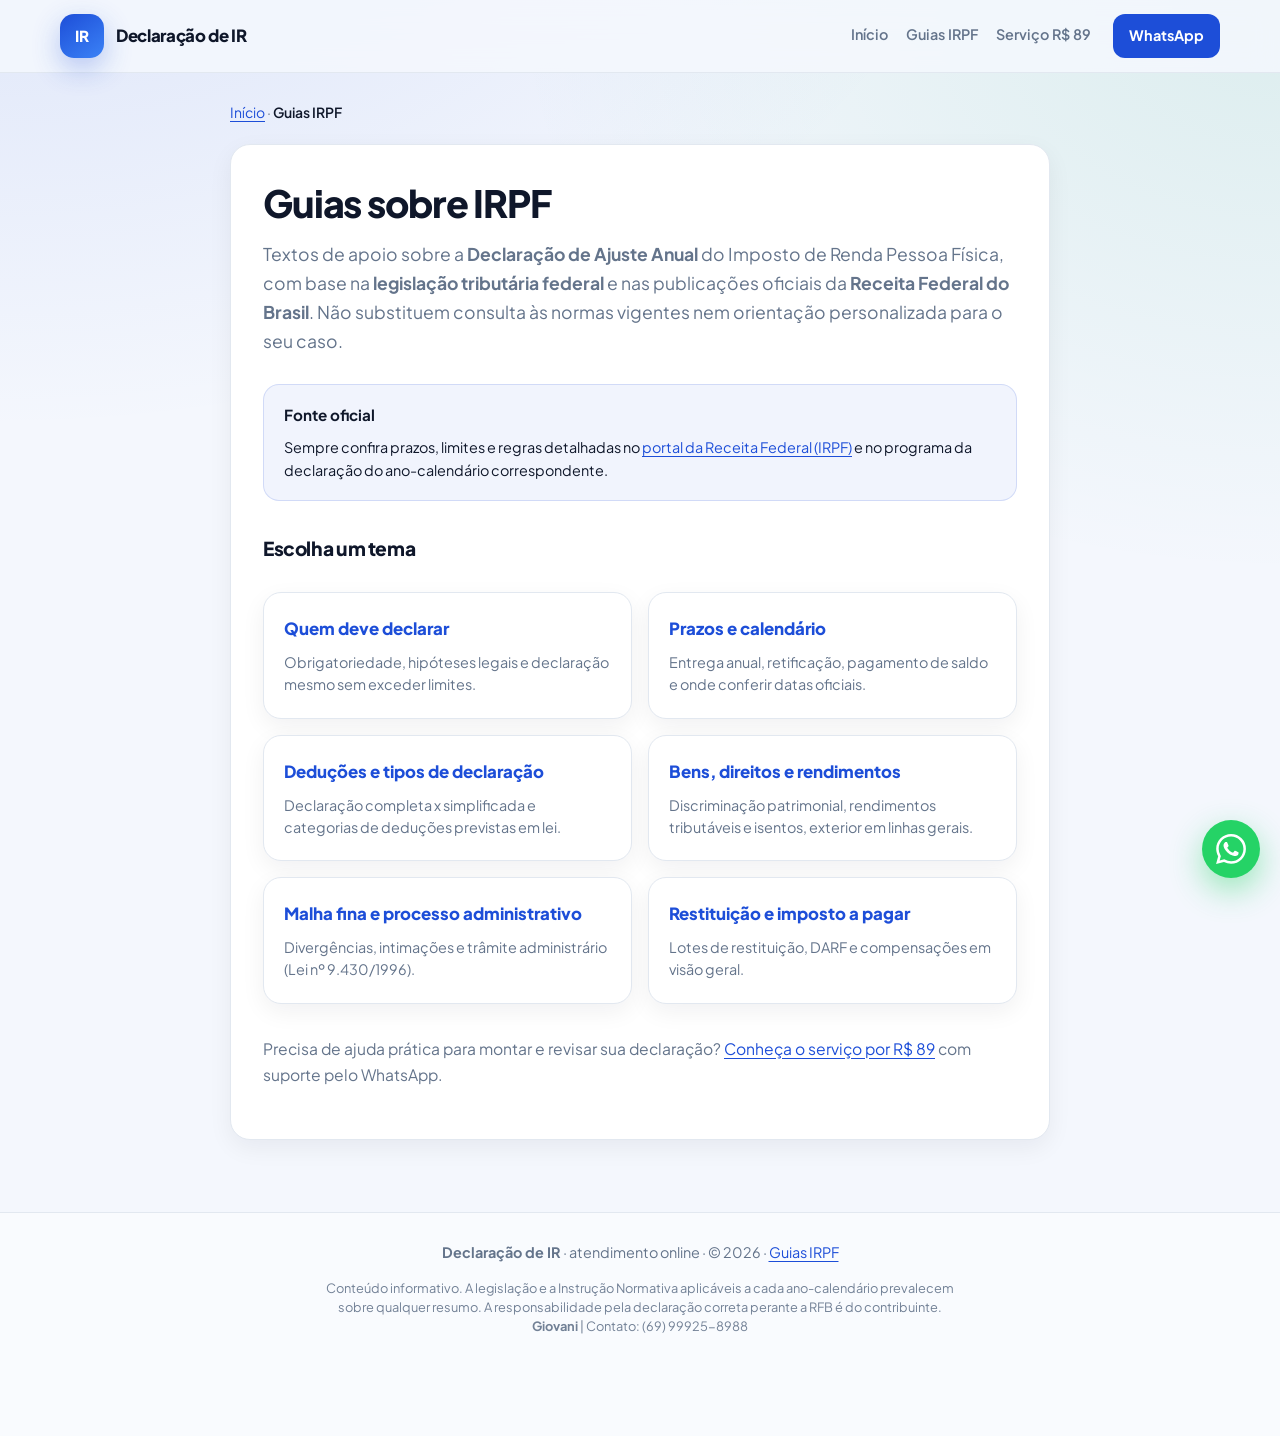
==== guias/index.html @ 2c276802 "Adiciona guias IRPF (legislação), pasta guias/, estilos.css compartilhado e sitemap Made-with: Curso" ====
<!DOCTYPE html>
<html lang="pt-BR">
<head>
  <meta charset="UTF-8" />
  <meta name="viewport" content="width=device-width, initial-scale=1.0" />
  <meta name="theme-color" content="#1d4ed8" />
  <title>Guias IRPF: regras, prazos e declaração | Declaração de IR</title>
  <meta name="description" content="Guias sobre Imposto de Renda Pessoa Física (IRPF): obrigatoriedade, prazos, deduções, bens e direitos, malha fina e restituição — com base na legislação e nas orientações da Receita Federal." />
  <meta name="robots" content="index, follow" />
  <link rel="canonical" href="https://declarafacil-irpf.vercel.app/guias/" />
  <link rel="preconnect" href="https://fonts.googleapis.com" />
  <link rel="preconnect" href="https://fonts.gstatic.com" crossorigin />
  <link href="https://fonts.googleapis.com/css2?family=Plus+Jakarta+Sans:ital,wght@0,400;0,600;0,700;0,800;1,400&display=swap" rel="stylesheet" />
  <link rel="stylesheet" href="../estilos.css" />
  <script type="application/ld+json">
    {
      "@context": "https://schema.org",
      "@graph": [
        {
          "@type": "WebSite",
          "@id": "https://declarafacil-irpf.vercel.app/#website",
          "url": "https://declarafacil-irpf.vercel.app/",
          "name": "Declaração de IR"
        },
        {
          "@type": "CollectionPage",
          "@id": "https://declarafacil-irpf.vercel.app/guias/#page",
          "url": "https://declarafacil-irpf.vercel.app/guias/",
          "name": "Guias sobre IRPF",
          "description": "Conteúdo informativo sobre declaração de Imposto de Renda Pessoa Física, alinhado à legislação e às fontes oficiais da Receita Federal.",
          "isPartOf": { "@id": "https://declarafacil-irpf.vercel.app/#website" },
          "inLanguage": "pt-BR"
        },
        {
          "@type": "BreadcrumbList",
          "itemListElement": [
            { "@type": "ListItem", "position": 1, "name": "Início", "item": "https://declarafacil-irpf.vercel.app/" },
            { "@type": "ListItem", "position": 2, "name": "Guias IRPF", "item": "https://declarafacil-irpf.vercel.app/guias/" }
          ]
        }
      ]
    }
  </script>
</head>
<body>
  <header class="header">
    <div class="container header__content">
      <a class="brand" href="/" aria-label="Declaração de IR — início">
        <span class="brand__logo" aria-hidden="true">IR</span>
        <span>Declaração de IR</span>
      </a>
      <nav class="nav" aria-label="Navegação principal">
        <a href="/">Início</a>
        <a href="/guias/" aria-current="page">Guias IRPF</a>
        <a href="/#valor">Serviço R$ 89</a>
        <a href="https://wa.me/5569999258988?text=Ol%C3%A1%21%20Quero%20ajuda%20com%20IRPF." class="nav__cta" target="_blank" rel="noopener noreferrer">WhatsApp</a>
      </nav>
    </div>
  </header>

  <main class="page-main" id="conteudo">
    <div class="container">
      <nav class="breadcrumb" aria-label="Trilha de navegação">
        <a href="/">Início</a> · <span>Guias IRPF</span>
      </nav>

      <article class="article">
        <h1>Guias sobre IRPF</h1>
        <p class="lead">
          Textos de apoio sobre a <strong>Declaração de Ajuste Anual</strong> do Imposto de Renda Pessoa Física, com base na
          <strong>legislação tributária federal</strong> e nas publicações oficiais da <strong>Receita Federal do Brasil</strong>.
          Não substituem consulta às normas vigentes nem orientação personalizada para o seu caso.
        </p>

        <div class="legal-box">
          <strong>Fonte oficial</strong>
          Sempre confira prazos, limites e regras detalhadas no
          <a href="https://www.gov.br/receitafederal/pt-br/assuntos/irpf-imposto-de-renda-pessoa-fisica" target="_blank" rel="noopener noreferrer">portal da Receita Federal (IRPF)</a>
          e no programa da declaração do ano-calendário correspondente.
        </div>

        <h2>Escolha um tema</h2>
        <div class="guide-grid">
          <a class="guide-card" href="quem-deve-declarar.html">
            <h2>Quem deve declarar</h2>
            <p>Obrigatoriedade, hipóteses legais e declaração mesmo sem exceder limites.</p>
          </a>
          <a class="guide-card" href="prazos-calendario.html">
            <h2>Prazos e calendário</h2>
            <p>Entrega anual, retificação, pagamento de saldo e onde conferir datas oficiais.</p>
          </a>
          <a class="guide-card" href="deducoes-e-tipos-declaracao.html">
            <h2>Deduções e tipos de declaração</h2>
            <p>Declaração completa x simplificada e categorias de deduções previstas em lei.</p>
          </a>
          <a class="guide-card" href="bens-direitos-rendimentos.html">
            <h2>Bens, direitos e rendimentos</h2>
            <p>Discriminação patrimonial, rendimentos tributáveis e isentos, exterior em linhas gerais.</p>
          </a>
          <a class="guide-card" href="malha-fina-e-processo.html">
            <h2>Malha fina e processo administrativo</h2>
            <p>Divergências, intimações e trâmite administrário (Lei nº 9.430/1996).</p>
          </a>
          <a class="guide-card" href="restituicao-e-imposto-pagar.html">
            <h2>Restituição e imposto a pagar</h2>
            <p>Lotes de restituição, DARF e compensações em visão geral.</p>
          </a>
        </div>

        <p style="margin-top: 2rem;">
          Precisa de ajuda prática para montar e revisar sua declaração?
          <a href="/">Conheça o serviço por R$ 89</a> com suporte pelo WhatsApp.
        </p>
      </article>
    </div>
  </main>

  <footer class="footer">
    <div class="container">
      <p style="margin: 0;"><strong>Declaração de IR</strong> · atendimento online · © 2026 · <a href="/guias/">Guias IRPF</a></p>
      <p class="footer__disclaimer">
        Conteúdo informativo. A legislação e a Instrução Normativa aplicáveis a cada ano-calendário prevalecem sobre qualquer resumo.
        A responsabilidade pela declaração correta perante a RFB é do contribuinte.<br>
        <strong>Giovani</strong> | Contato: (69) 99925-8988
      </p>
    </div>
  </footer>

  <a
    class="wa-float"
    href="https://wa.me/5569999258988?text=Ol%C3%A1%21%20Vim%20pelos%20guias%20de%20IRPF."
    target="_blank"
    rel="noopener noreferrer"
    aria-label="Conversar no WhatsApp"
  >
    <svg viewBox="0 0 24 24" aria-hidden="true"><path d="M17.472 14.382c-.297-.149-1.758-.867-2.03-.967-.273-.099-.471-.148-.67.15-.197.297-.767.966-.94 1.164-.173.199-.347.223-.644.075-.297-.15-1.255-.463-2.39-1.475-.883-.788-1.48-1.761-1.653-2.059-.173-.297-.018-.458.13-.606.134-.133.298-.347.446-.52.149-.174.198-.298.298-.497.099-.198.05-.371-.025-.52-.075-.149-.669-1.612-.916-2.207-.242-.579-.487-.5-.669-.51-.173-.008-.371-.01-.57-.01-.198 0-.52.074-.792.372-.272.297-1.04 1.016-1.04 2.479 0 1.462 1.065 2.875 1.213 3.074.149.198 2.096 3.2 5.077 4.487.709.306 1.262.489 1.694.625.712.227 1.36.195 1.871.118.571-.085 1.758-.719 2.006-1.413.248-.694.248-1.289.173-1.413-.074-.124-.272-.198-.57-.347m-5.421 7.403h-.004a9.87 9.87 0 01-5.031-1.378l-.361-.214-3.741.982.998-3.648-.235-.374a9.86 9.86 0 01-1.51-5.26c.001-5.45 4.436-9.884 9.888-9.884 2.64 0 5.122 1.03 6.988 2.898a9.825 9.825 0 012.893 6.994c-.003 5.45-4.435 9.884-9.885 9.884m8.413-18.297A11.815 11.815 0 0012.05 0C5.495 0 .16 5.335.157 11.892c0 2.096.547 4.142 1.588 5.945L.057 24l6.305-1.654a11.882 11.882 0 005.683 1.448h.005c6.554 0 11.89-5.335 11.893-11.893a11.821 11.821 0 00-3.48-8.413z"/></svg>
  </a>
</body>
</html>
---- estilos.css ----
﻿:root {
      --bg: #f4f7fd;
      --surface: #ffffff;
      --text: #0f172a;
      --muted: #64748b;
      --primary: #1d4ed8;
      --primary-dark: #1e40af;
      --accent: #059669;
      --accent-soft: rgba(5, 150, 105, 0.12);
      --border: #e2e8f0;
      --shadow: 0 20px 50px rgba(15, 23, 42, 0.08);
      --shadow-sm: 0 8px 24px rgba(15, 23, 42, 0.06);
      --radius: 20px;
      --max-width: 1160px;
      --font: "Plus Jakarta Sans", system-ui, -apple-system, sans-serif;
      --wa: #25d366;
    }

    * {
      box-sizing: border-box;
    }

    html {
      scroll-behavior: smooth;
    }

    @media (prefers-reduced-motion: reduce) {
      html {
        scroll-behavior: auto;
      }
      *,
      *::before,
      *::after {
        animation-duration: 0.01ms !important;
        transition-duration: 0.01ms !important;
      }
    }

    body {
      margin: 0;
      font-family: var(--font);
      color: var(--text);
      background:
        radial-gradient(ellipse 80% 50% at 0% -20%, rgba(29, 78, 216, 0.14), transparent),
        radial-gradient(ellipse 60% 40% at 100% 0%, rgba(5, 150, 105, 0.1), transparent),
        var(--bg);
      line-height: 1.65;
      font-size: 1rem;
    }

    main {
      scroll-margin-top: 90px;
    }

    a {
      text-decoration: none;
      color: inherit;
    }

    .container {
      width: min(100% - 32px, var(--max-width));
      margin: 0 auto;
    }

    .header {
      position: sticky;
      top: 0;
      z-index: 100;
      backdrop-filter: blur(14px);
      -webkit-backdrop-filter: blur(14px);
      background: rgba(244, 247, 253, 0.88);
      border-bottom: 1px solid var(--border);
    }

    .header__content {
      display: flex;
      align-items: center;
      justify-content: space-between;
      padding: 14px 0;
      gap: 16px;
      flex-wrap: wrap;
    }

    .brand {
      display: flex;
      align-items: center;
      gap: 12px;
      font-weight: 800;
      font-size: 1.05rem;
      letter-spacing: -0.02em;
    }

    .brand__logo {
      width: 44px;
      height: 44px;
      border-radius: 14px;
      background: linear-gradient(145deg, var(--primary), #3b82f6);
      display: grid;
      place-items: center;
      color: #fff;
      box-shadow: 0 10px 28px rgba(29, 78, 216, 0.3);
      font-size: 0.95rem;
      font-weight: 800;
    }

    .nav {
      display: flex;
      gap: 8px 18px;
      color: var(--muted);
      font-size: 0.9rem;
      font-weight: 600;
      flex-wrap: wrap;
      align-items: center;
      justify-content: flex-end;
    }

    .nav a {
      padding: 6px 0;
      border-bottom: 2px solid transparent;
      transition: color 0.2s, border-color 0.2s;
    }

    .nav a:hover,
    .nav a:focus-visible {
      color: var(--primary);
      border-bottom-color: rgba(29, 78, 216, 0.35);
      outline: none;
    }

    .nav .nav__cta {
      margin-left: 4px;
      padding: 10px 16px;
      border-radius: 12px;
      background: var(--primary);
      color: #fff;
      border: none;
      font-weight: 700;
    }

    .nav .nav__cta:hover {
      background: var(--primary-dark);
      color: #fff;
      border-bottom-color: transparent;
    }

    .hero {
      padding: 56px 0 40px;
    }

    .hero__grid {
      display: grid;
      grid-template-columns: 1.15fr 0.85fr;
      gap: 40px;
      align-items: start;
    }

    .badge {
      display: inline-flex;
      align-items: center;
      gap: 8px;
      padding: 8px 14px;
      border-radius: 999px;
      background: var(--accent-soft);
      color: #047857;
      font-weight: 700;
      font-size: 0.85rem;
      margin-bottom: 20px;
    }

    h1 {
      margin: 0 0 18px;
      font-size: clamp(2rem, 4.5vw, 3.35rem);
      line-height: 1.08;
      letter-spacing: -0.035em;
      font-weight: 800;
    }

    .hero__text {
      font-size: 1.125rem;
      color: var(--muted);
      max-width: 54ch;
      margin: 0 0 26px;
    }

    .hero__visual {
      margin: 0 0 26px;
    }

    .hero__visual img {
      width: 100%;
      max-width: 560px;
      height: auto;
      border-radius: var(--radius);
      box-shadow: var(--shadow);
      display: block;
    }

    .price-highlight {
      display: inline-flex;
      flex-direction: column;
      gap: 2px;
      padding: 18px 22px;
      border-radius: var(--radius);
      background: linear-gradient(135deg, rgba(29, 78, 216, 0.08), rgba(59, 130, 246, 0.06));
      border: 1px solid rgba(29, 78, 216, 0.15);
      margin-bottom: 26px;
    }

    .price-highlight__label {
      font-size: 0.75rem;
      font-weight: 700;
      color: var(--muted);
      text-transform: uppercase;
      letter-spacing: 0.1em;
    }

    .price-highlight__value {
      font-size: 2.1rem;
      font-weight: 800;
      color: var(--primary);
      line-height: 1;
    }

    .price-highlight__note {
      font-size: 0.9rem;
      color: var(--muted);
    }

    .hero__actions {
      display: flex;
      flex-wrap: wrap;
      gap: 12px;
      margin-bottom: 28px;
    }

    .btn {
      display: inline-flex;
      align-items: center;
      justify-content: center;
      gap: 8px;
      padding: 15px 24px;
      border-radius: 14px;
      font-weight: 700;
      font-size: 0.95rem;
      transition: transform 0.2s, box-shadow 0.2s, background 0.2s, border-color 0.2s;
      border: 1px solid transparent;
      cursor: pointer;
      font-family: inherit;
    }

    .btn:focus-visible {
      outline: 2px solid var(--primary);
      outline-offset: 2px;
    }

    .btn--primary {
      background: var(--primary);
      color: #fff;
      box-shadow: 0 14px 32px rgba(29, 78, 216, 0.28);
    }

    .btn--primary:hover {
      background: var(--primary-dark);
      transform: translateY(-2px);
    }

    .btn--secondary {
      background: var(--surface);
      color: var(--primary);
      border-color: var(--border);
      box-shadow: var(--shadow-sm);
    }

    .btn--secondary:hover {
      border-color: var(--primary);
      transform: translateY(-2px);
    }

    .btn--wa {
      background: var(--wa);
      color: #fff;
      box-shadow: 0 12px 28px rgba(37, 211, 102, 0.35);
    }

    .btn--wa:hover {
      filter: brightness(1.05);
      transform: translateY(-2px);
    }

    .hero__stats {
      display: grid;
      grid-template-columns: repeat(3, minmax(0, 1fr));
      gap: 12px;
    }

    .stat {
      background: var(--surface);
      border: 1px solid var(--border);
      border-radius: 16px;
      padding: 16px 18px;
      box-shadow: var(--shadow-sm);
    }

    .stat strong {
      display: block;
      font-size: 1.25rem;
      margin-bottom: 2px;
      color: var(--primary);
      font-weight: 800;
    }

    .stat span {
      font-size: 0.88rem;
      color: var(--muted);
    }

    .hero__card {
      background: var(--surface);
      border: 1px solid var(--border);
      border-radius: 24px;
      padding: 28px;
      box-shadow: var(--shadow);
      position: sticky;
      top: 92px;
    }

    .card__title {
      margin: 0 0 10px;
      font-size: 1.25rem;
      font-weight: 800;
    }

    .card__list {
      list-style: none;
      padding: 0;
      margin: 18px 0 0;
      display: grid;
      gap: 14px;
    }

    .card__list li {
      display: flex;
      gap: 12px;
      align-items: flex-start;
      color: var(--muted);
      font-size: 0.95rem;
    }

    .check {
      width: 26px;
      height: 26px;
      border-radius: 999px;
      background: var(--accent-soft);
      color: var(--accent);
      display: grid;
      place-items: center;
      font-weight: 800;
      font-size: 0.75rem;
      flex: 0 0 auto;
    }

    .trust-strip {
      display: flex;
      flex-wrap: wrap;
      gap: 16px 28px;
      margin-top: 22px;
      padding-top: 22px;
      border-top: 1px solid var(--border);
      font-size: 0.85rem;
      color: var(--muted);
      font-weight: 600;
    }

    .trust-strip span {
      display: inline-flex;
      align-items: center;
      gap: 8px;
    }

    .section {
      padding: 28px 0 64px;
      scroll-margin-top: 90px;
    }

    .section__header {
      text-align: center;
      margin-bottom: 36px;
    }

    .section__header h2 {
      margin: 0 0 12px;
      font-size: clamp(1.65rem, 3vw, 2.35rem);
      font-weight: 800;
      letter-spacing: -0.03em;
    }

    .section__header p {
      margin: 0 auto;
      max-width: 58ch;
      color: var(--muted);
      font-size: 1.05rem;
    }

    .features {
      display: grid;
      grid-template-columns: repeat(3, minmax(0, 1fr));
      gap: 20px;
    }

    .feature {
      background: var(--surface);
      border: 1px solid var(--border);
      border-radius: var(--radius);
      padding: 26px;
      box-shadow: var(--shadow-sm);
      transition: box-shadow 0.25s, transform 0.25s;
    }

    .feature:hover {
      box-shadow: var(--shadow);
      transform: translateY(-2px);
    }

    .feature__icon {
      width: 52px;
      height: 52px;
      border-radius: 16px;
      display: grid;
      place-items: center;
      background: rgba(29, 78, 216, 0.1);
      font-size: 1.35rem;
      margin-bottom: 16px;
    }

    .feature h3 {
      margin: 0 0 8px;
      font-size: 1.1rem;
      font-weight: 800;
    }

    .feature p {
      margin: 0;
      color: var(--muted);
      font-size: 0.95rem;
    }

    .steps {
      display: grid;
      grid-template-columns: repeat(4, minmax(0, 1fr));
      gap: 16px;
    }

    .step {
      background: var(--surface);
      border: 1px solid var(--border);
      border-radius: 18px;
      padding: 22px;
      box-shadow: var(--shadow-sm);
    }

    .step__number {
      width: 42px;
      height: 42px;
      border-radius: 12px;
      background: linear-gradient(145deg, var(--primary), #3b82f6);
      color: #fff;
      display: grid;
      place-items: center;
      font-weight: 800;
      margin-bottom: 14px;
    }

    .step h3 {
      margin: 0 0 8px;
      font-size: 1.05rem;
      font-weight: 800;
    }

    .step p {
      margin: 0;
      color: var(--muted);
      font-size: 0.92rem;
    }

    .plans {
      display: grid;
      grid-template-columns: repeat(3, minmax(0, 1fr));
      gap: 20px;
      align-items: stretch;
    }

    .plans--single {
      grid-template-columns: 1fr;
      max-width: 460px;
      margin: 0 auto;
    }

    .plans--single .plan--featured {
      transform: none;
    }

    .plan {
      background: var(--surface);
      border: 1px solid var(--border);
      border-radius: 24px;
      padding: 28px 26px;
      box-shadow: var(--shadow-sm);
      display: flex;
      flex-direction: column;
      position: relative;
    }

    .plan--featured {
      border-color: var(--primary);
      box-shadow: 0 24px 50px rgba(29, 78, 216, 0.15);
      transform: scale(1.02);
    }

    .plan__tag {
      position: absolute;
      top: -12px;
      left: 50%;
      transform: translateX(-50%);
      background: var(--primary);
      color: #fff;
      font-size: 0.72rem;
      font-weight: 800;
      text-transform: uppercase;
      letter-spacing: 0.06em;
      padding: 6px 14px;
      border-radius: 999px;
    }

    .plan h3 {
      margin: 8px 0 6px;
      font-size: 1.2rem;
      font-weight: 800;
    }

    .plan__for {
      margin: 0 0 16px;
      color: var(--muted);
      font-size: 0.9rem;
    }

    .plan__price {
      font-size: 2rem;
      font-weight: 800;
      color: var(--primary);
      margin-bottom: 4px;
    }

    .plan__price small {
      font-size: 1rem;
      font-weight: 600;
      color: var(--muted);
    }

    .plan__note {
      font-size: 0.85rem;
      color: var(--muted);
      margin-bottom: 20px;
    }

    .plan ul {
      margin: 0 0 22px;
      padding-left: 1.1rem;
      color: var(--muted);
      font-size: 0.92rem;
      flex: 1;
    }

    .plan ul li {
      margin-bottom: 8px;
    }

    .faq {
      max-width: 720px;
      margin: 0 auto;
    }

    .faq-item {
      border: 1px solid var(--border);
      border-radius: 16px;
      margin-bottom: 12px;
      background: var(--surface);
      overflow: hidden;
      box-shadow: var(--shadow-sm);
    }

    .faq-item button {
      width: 100%;
      text-align: left;
      padding: 18px 22px;
      font-family: inherit;
      font-size: 1rem;
      font-weight: 700;
      background: transparent;
      border: none;
      cursor: pointer;
      display: flex;
      align-items: center;
      justify-content: space-between;
      gap: 16px;
      color: var(--text);
    }

    .faq-item button:focus-visible {
      outline: 2px solid var(--primary);
      outline-offset: -2px;
    }

    .faq-item button .faq__icon {
      font-size: 1.25rem;
      color: var(--primary);
      font-weight: 400;
      transition: transform 0.2s;
      flex-shrink: 0;
    }

    .faq-item.is-open button .faq__icon {
      transform: rotate(45deg);
    }

    .faq-item .faq__panel {
      display: none;
      padding: 0 22px 18px;
      color: var(--muted);
      font-size: 0.95rem;
      line-height: 1.6;
    }

    .faq-item.is-open .faq__panel {
      display: block;
    }

    .tabs-dif {
      max-width: 760px;
      margin: 0 auto;
    }

    .tabs-dif__list {
      display: flex;
      flex-wrap: wrap;
      gap: 6px;
      margin-bottom: 20px;
      padding: 4px;
      border-radius: 16px;
      background: rgba(255, 255, 255, 0.7);
      border: 1px solid var(--border);
    }

    .tabs-dif__tab {
      flex: 1 1 auto;
      min-width: min(100%, 140px);
      padding: 12px 16px;
      font-family: inherit;
      font-weight: 700;
      font-size: 0.88rem;
      border: none;
      border-radius: 12px;
      background: transparent;
      color: var(--muted);
      cursor: pointer;
      transition: background 0.2s, color 0.2s, box-shadow 0.2s;
    }

    .tabs-dif__tab:hover {
      color: var(--primary);
      background: rgba(29, 78, 216, 0.06);
    }

    .tabs-dif__tab:focus-visible {
      outline: 2px solid var(--primary);
      outline-offset: 2px;
    }

    .tabs-dif__tab[aria-selected="true"] {
      color: var(--primary);
      background: var(--surface);
      box-shadow: var(--shadow-sm);
    }

    .tabs-dif__panel {
      background: var(--surface);
      border: 1px solid var(--border);
      border-radius: var(--radius);
      padding: 28px 26px;
      box-shadow: var(--shadow-sm);
      text-align: left;
    }

    .tabs-dif__panel h3 {
      margin: 0 0 14px;
      font-size: 1.25rem;
      font-weight: 800;
      color: var(--text);
    }

    .tabs-dif__panel p {
      margin: 0 0 14px;
      color: var(--muted);
      font-size: 0.98rem;
      line-height: 1.65;
    }

    .tabs-dif__panel p:last-child {
      margin-bottom: 0;
    }

    .tabs-dif__panel ul {
      margin: 0 0 14px;
      padding-left: 1.25rem;
      color: var(--muted);
      font-size: 0.95rem;
    }

    .tabs-dif__panel li {
      margin-bottom: 8px;
    }

    .tabs-dif__callout {
      margin-top: 20px;
      padding: 18px 20px;
      border-radius: 16px;
      background: linear-gradient(135deg, rgba(5, 150, 105, 0.1), rgba(29, 78, 216, 0.08));
      border: 1px solid rgba(5, 150, 105, 0.2);
      font-size: 0.95rem;
      font-weight: 600;
      color: #0f172a;
      line-height: 1.55;
    }

    .cta {
      padding: 0 0 88px;
    }

    .cta__box {
      background: linear-gradient(145deg, #0f172a 0%, #1e3a8a 45%, #1d4ed8 100%);
      color: #fff;
      border-radius: 28px;
      padding: 40px 36px;
      box-shadow: 0 28px 60px rgba(15, 23, 42, 0.22);
      display: grid;
      grid-template-columns: 1.05fr 0.95fr;
      gap: 32px;
      align-items: center;
    }

    .cta__box h2 {
      margin: 0 0 14px;
      font-size: clamp(1.65rem, 3vw, 2.4rem);
      font-weight: 800;
      letter-spacing: -0.02em;
    }

    .cta__box > div > p {
      color: rgba(255, 255, 255, 0.88);
      margin: 0 0 22px;
      font-size: 1.05rem;
    }

    .cta__panel {
      background: rgba(255, 255, 255, 0.1);
      border: 1px solid rgba(255, 255, 255, 0.2);
      border-radius: 20px;
      padding: 24px;
    }

    .cta__panel strong {
      display: block;
      font-size: 1.1rem;
      margin-bottom: 12px;
    }

    .cta__panel ul {
      margin: 0;
      padding-left: 1.2rem;
      color: rgba(255, 255, 255, 0.92);
      font-size: 0.95rem;
    }

    .cta__panel li {
      margin-bottom: 8px;
    }

    .footer {
      padding: 28px 0 100px;
      color: var(--muted);
      font-size: 0.9rem;
      text-align: center;
      border-top: 1px solid var(--border);
      background: rgba(255, 255, 255, 0.5);
    }

    .footer__disclaimer {
      max-width: 640px;
      margin: 14px auto 0;
      font-size: 0.8rem;
      line-height: 1.5;
      opacity: 0.9;
    }

    .footer a {
      color: var(--primary);
      text-decoration: underline;
      text-underline-offset: 3px;
    }

    .footer a:hover {
      color: var(--primary-dark);
    }

    .wa-float {
      position: fixed;
      right: 20px;
      bottom: 22px;
      z-index: 90;
      width: 58px;
      height: 58px;
      border-radius: 999px;
      background: var(--wa);
      color: #fff;
      display: grid;
      place-items: center;
      box-shadow: 0 12px 32px rgba(37, 211, 102, 0.45);
      transition: transform 0.2s, box-shadow 0.2s;
    }

    .wa-float:hover {
      transform: scale(1.06);
      box-shadow: 0 16px 40px rgba(37, 211, 102, 0.5);
    }

    .wa-float:focus-visible {
      outline: 3px solid #fff;
      outline-offset: 3px;
    }

    .wa-float svg {
      width: 30px;
      height: 30px;
      fill: currentColor;
    }

    @media (max-width: 960px) {
      .hero__grid,
      .cta__box {
        grid-template-columns: 1fr;
      }

      .hero__card {
        position: static;
      }

      .features,
      .steps,
      .plans:not(.plans--single) {
        grid-template-columns: repeat(2, minmax(0, 1fr));
      }

      .hero {
        padding-top: 40px;
      }
    }

    @media (max-width: 640px) {
      .header__content {
        flex-direction: column;
        align-items: stretch;
      }

      .nav {
        justify-content: center;
      }

      .nav .nav__cta {
        width: 100%;
        text-align: center;
        margin-left: 0;
        margin-top: 4px;
      }

      .hero__stats,
      .features,
      .steps,
      .plans:not(.plans--single) {
        grid-template-columns: 1fr;
      }

      .hero__actions {
        flex-direction: column;
      }

      .btn {
        width: 100%;
      }

      .cta__box {
        padding: 28px 22px;
      }
    }

    /* Páginas guia (conteúdo jurídico/informativo) */
    .page-main {
      padding: 28px 0 72px;
    }

    .breadcrumb {
      font-size: 0.875rem;
      color: var(--muted);
      margin: 0 0 20px;
      max-width: 820px;
      margin-left: auto;
      margin-right: auto;
    }

    .breadcrumb a {
      color: var(--primary);
      text-decoration: underline;
      text-underline-offset: 3px;
    }

    .breadcrumb span {
      color: var(--text);
      font-weight: 600;
    }

    .article {
      background: var(--surface);
      border: 1px solid var(--border);
      border-radius: var(--radius);
      padding: 36px 32px;
      box-shadow: var(--shadow-sm);
      max-width: 820px;
      margin: 0 auto;
    }

    .article h1 {
      margin: 0 0 16px;
      font-size: clamp(1.75rem, 3.2vw, 2.35rem);
      line-height: 1.15;
      letter-spacing: -0.03em;
      font-weight: 800;
    }

    .article .lead {
      font-size: 1.1rem;
      color: var(--muted);
      margin: 0 0 28px;
      line-height: 1.65;
    }

    .article > h2 {
      margin: 2rem 0 12px;
      font-size: 1.2rem;
      font-weight: 800;
      color: var(--text);
      letter-spacing: -0.02em;
    }

    .article p,
    .article li {
      color: var(--muted);
      font-size: 0.98rem;
      line-height: 1.7;
    }

    .article p {
      margin: 0 0 14px;
    }

    .article ul,
    .article ol {
      margin: 0 0 18px;
      padding-left: 1.35rem;
    }

    .article li {
      margin-bottom: 8px;
    }

    .article a {
      color: var(--primary);
      text-decoration: underline;
      text-underline-offset: 3px;
    }

    .article a:hover {
      color: var(--primary-dark);
    }

    .legal-box {
      margin: 24px 0;
      padding: 18px 20px;
      border-radius: 16px;
      background: rgba(29, 78, 216, 0.06);
      border: 1px solid rgba(29, 78, 216, 0.15);
      font-size: 0.9rem;
      color: var(--text);
      line-height: 1.6;
    }

    .legal-box strong {
      display: block;
      margin-bottom: 8px;
      font-size: 0.95rem;
    }

    .guide-grid {
      display: grid;
      gap: 16px;
      grid-template-columns: repeat(auto-fill, minmax(260px, 1fr));
      max-width: 900px;
      margin: 28px auto 0;
    }

    .guide-card {
      display: block;
      background: var(--surface);
      border: 1px solid var(--border);
      border-radius: 18px;
      padding: 22px 20px;
      box-shadow: var(--shadow-sm);
      transition: box-shadow 0.2s, transform 0.2s;
      text-decoration: none !important;
      color: inherit !important;
    }

    .guide-card:hover {
      box-shadow: var(--shadow);
      transform: translateY(-2px);
    }

    .guide-card h2 {
      margin: 0 0 8px;
      font-size: 1.05rem;
      font-weight: 800;
      color: var(--primary);
    }

    .guide-card p {
      margin: 0;
      font-size: 0.9rem;
      color: var(--muted);
      line-height: 1.55;
    }

    .nav__sub {
      font-size: 0.8rem;
      opacity: 0.95;
    }
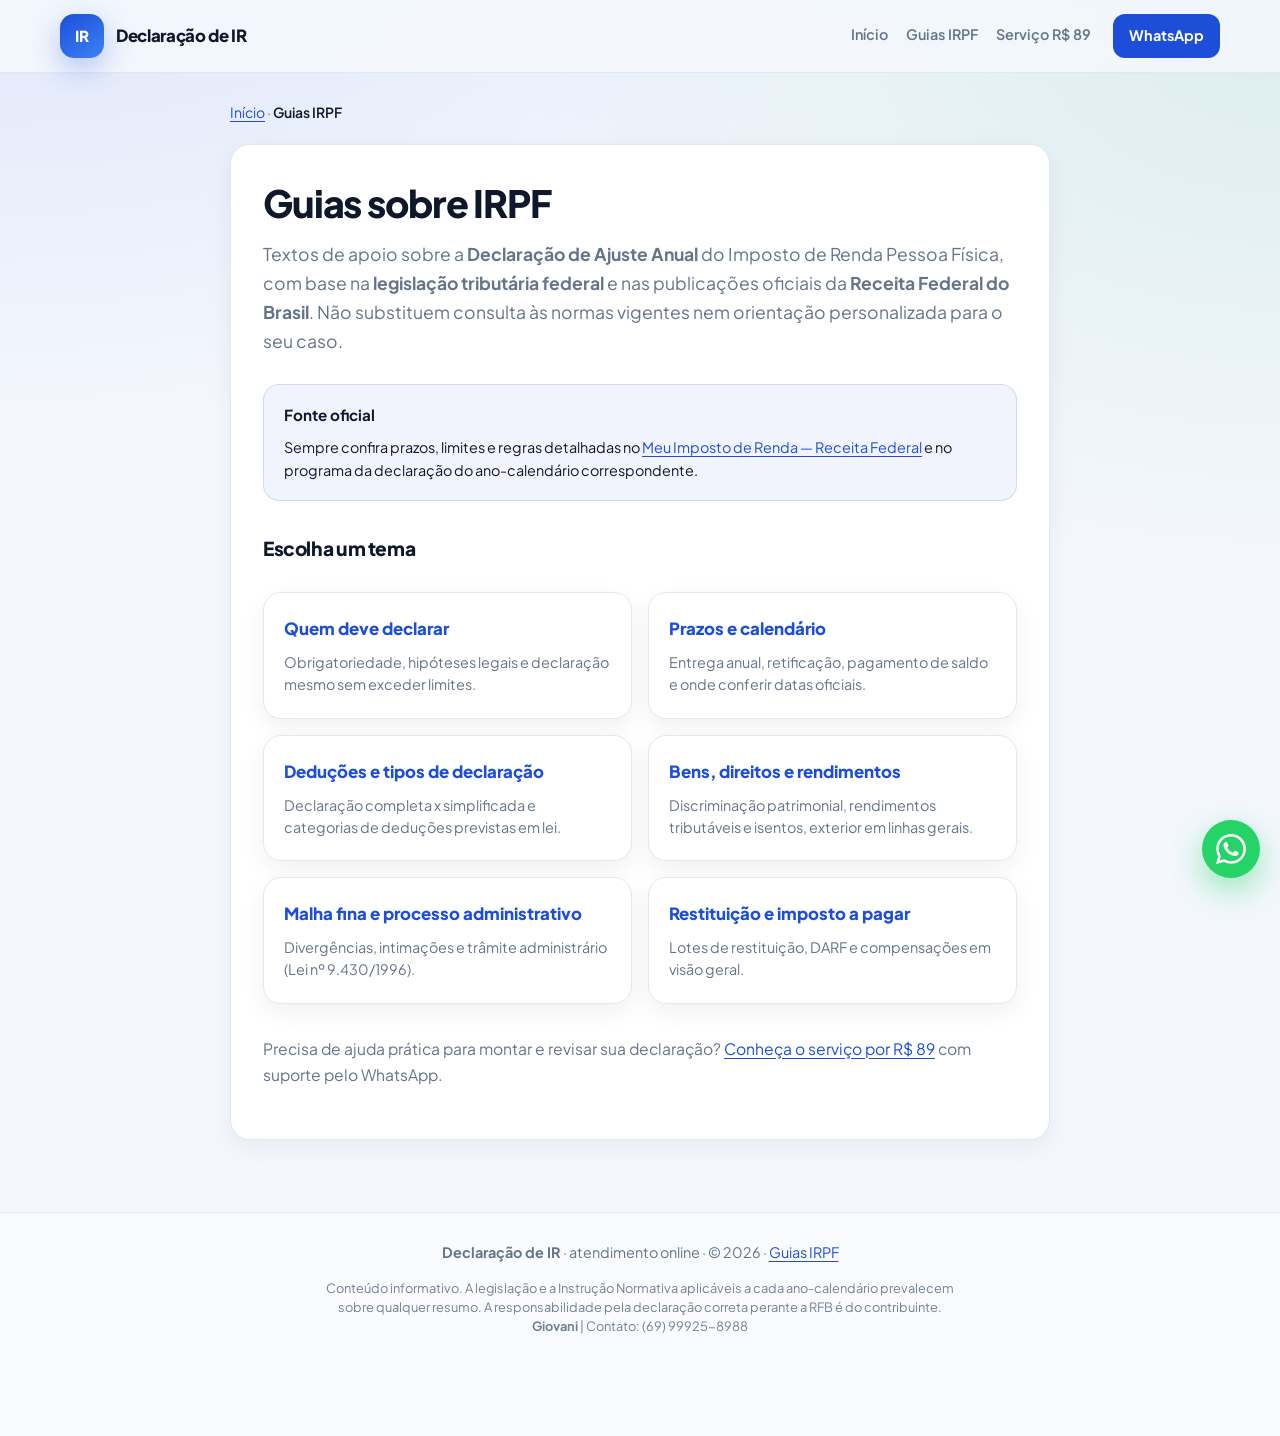
==== commit ee7b485a: "Atualiza link oficial Receita para Meu Imposto de Renda (gov.br) Made-with: Cursor" ====
--- a/guias/index.html
+++ b/guias/index.html
@@ -1,4 +1,4 @@
-<!DOCTYPE html>
+﻿<!DOCTYPE html>
 <html lang="pt-BR">
 <head>
   <meta charset="UTF-8" />
@@ -75,7 +75,7 @@
         <div class="legal-box">
           <strong>Fonte oficial</strong>
           Sempre confira prazos, limites e regras detalhadas no
-          <a href="https://www.gov.br/receitafederal/pt-br/assuntos/irpf-imposto-de-renda-pessoa-fisica" target="_blank" rel="noopener noreferrer">portal da Receita Federal (IRPF)</a>
+          <a href="https://www.gov.br/receitafederal/pt-br/assuntos/meu-imposto-de-renda" target="_blank" rel="noopener noreferrer">Meu Imposto de Renda — Receita Federal</a>
           e no programa da declaração do ano-calendário correspondente.
         </div>
 
